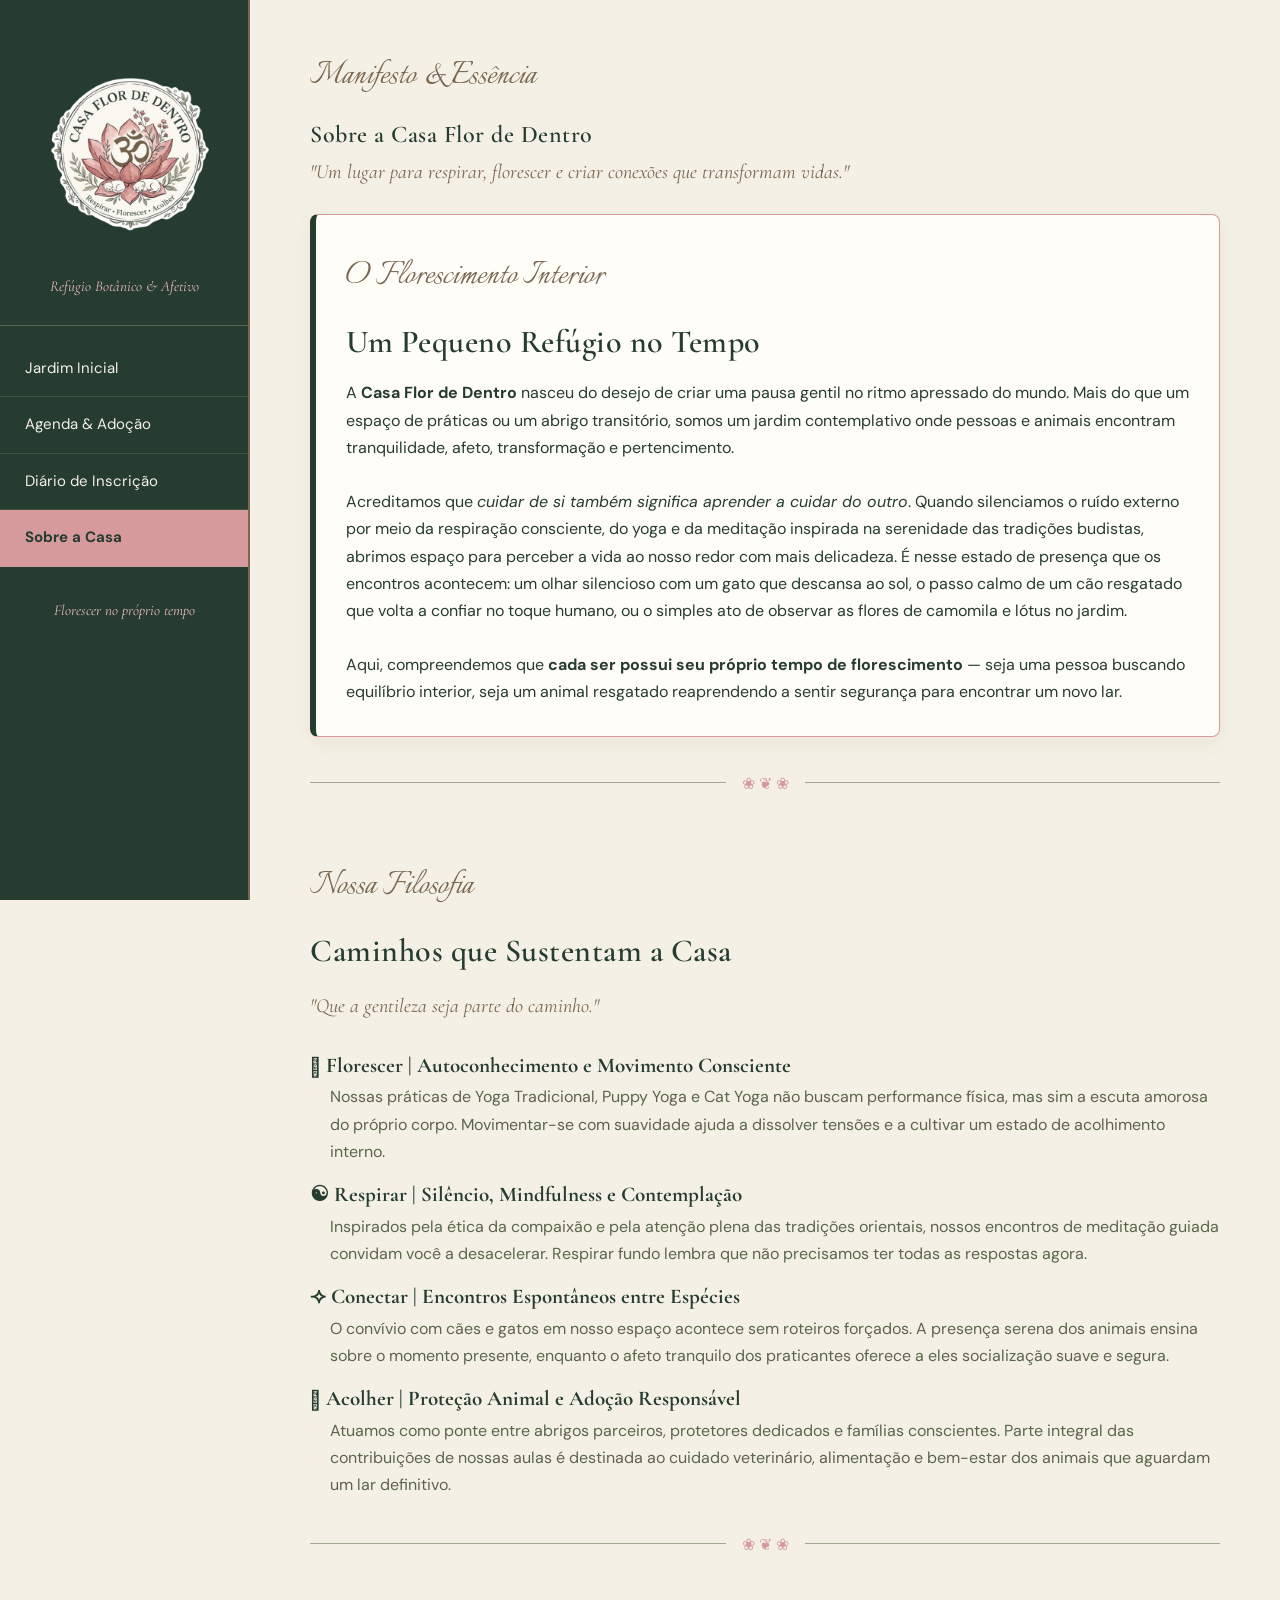
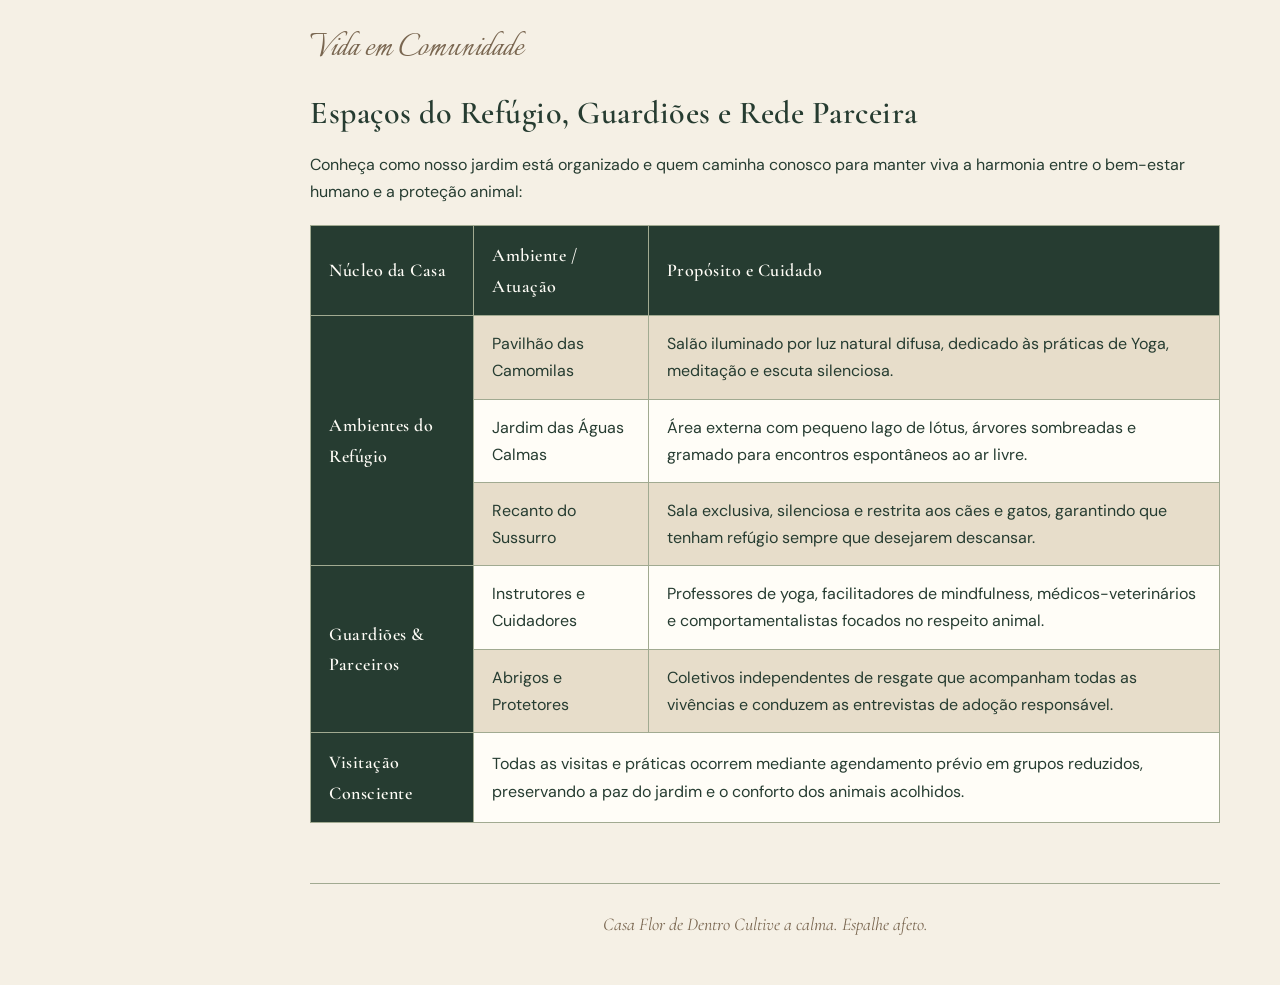
==== about.html @ 4d5b0215 "feat: add initial website structure and styles for Casa Flor de Dentro" ====
<!DOCTYPE html>
<html lang="pt-BR">
<head>
    <meta charset="UTF-8">
    <title>Casa Flor de Dentro</title>
    <link rel="icon" type="image/jpeg" href="imagens/om.png">
    <link rel="stylesheet" href="estilos/style.css">
</head>
<body>

    <nav class="menu-principal">
        <header>
            <img class="logo-menu" src="imagens/logo.png" alt="Logo Casa Flor de Dentro">
            <p>Refúgio Botânico &amp; Afetivo</p>
        </header>
        <a href="index.html">Jardim Inicial</a>
        <a href="form.html">Agenda &amp; Adoção</a>
        <a href="formAction.html">Diário de Inscrição</a>
        <a class="active" href="about.html">Sobre a Casa</a>
        <footer>
            <p>Florescer no próprio tempo</p>
        </footer>
    </nav>

    <main>
        <header class="secao-editorial">
            <span class="caligrafia">Manifesto &amp; Essência</span>
            <h2>Sobre a Casa Flor de Dentro</h2>
            <p class="frase-poetica">"Um lugar para respirar, florescer e criar conexões que transformam vidas."</p>
        </header>

        <section class="secao-editorial">
            <article class="diario-anotacao">
                <span class="caligrafia">O Florescimento Interior</span>
                <h3>Um Pequeno Refúgio no Tempo</h3>
                <p>A <strong>Casa Flor de Dentro</strong> nasceu do desejo de criar uma pausa gentil no ritmo apressado do mundo. Mais do que um espaço de práticas ou um abrigo transitório, somos um jardim contemplativo onde pessoas e animais encontram tranquilidade, afeto, transformação e pertencimento.</p>
                <br>
                <p>Acreditamos que <em>cuidar de si também significa aprender a cuidar do outro</em>. Quando silenciamos o ruído externo por meio da respiração consciente, do yoga e da meditação inspirada na serenidade das tradições budistas, abrimos espaço para perceber a vida ao nosso redor com mais delicadeza. É nesse estado de presença que os encontros acontecem: um olhar silencioso com um gato que descansa ao sol, o passo calmo de um cão resgatado que volta a confiar no toque humano, ou o simples ato de observar as flores de camomila e lótus no jardim.</p>
                <br>
                <p>Aqui, compreendemos que <strong>cada ser possui seu próprio tempo de florescimento</strong> — seja uma pessoa buscando equilíbrio interior, seja um animal resgatado reaprendendo a sentir segurança para encontrar um novo lar.</p>
            </article>
        </section>

        <hr class="divisor-botanico">

        <section class="secao-editorial">
            <span class="caligrafia">Nossa Filosofia</span>
            <h3>Caminhos que Sustentam a Casa</h3>
            <p class="frase-poetica">"Que a gentileza seja parte do caminho."</p>

            <dl class="lista-definicao">
                <dt>𖤓 Florescer | Autoconhecimento e Movimento Consciente</dt>
                <dd>Nossas práticas de Yoga Tradicional, Puppy Yoga e Cat Yoga não buscam performance física, mas sim a escuta amorosa do próprio corpo. Movimentar-se com suavidade ajuda a dissolver tensões e a cultivar um estado de acolhimento interno.</dd>

                <dt>☯ Respirar | Silêncio, Mindfulness e Contemplação</dt>
                <dd>Inspirados pela ética da compaixão e pela atenção plena das tradições orientais, nossos encontros de meditação guiada convidam você a desacelerar. Respirar fundo lembra que não precisamos ter todas as respostas agora.</dd>

                <dt>⟢ Conectar | Encontros Espontâneos entre Espécies</dt>
                <dd>O convívio com cães e gatos em nosso espaço acontece sem roteiros forçados. A presença serena dos animais ensina sobre o momento presente, enquanto o afeto tranquilo dos praticantes oferece a eles socialização suave e segura.</dd>

                <dt>𖤝 Acolher | Proteção Animal e Adoção Responsável</dt>
                <dd>Atuamos como ponte entre abrigos parceiros, protetores dedicados e famílias conscientes. Parte integral das contribuições de nossas aulas é destinada ao cuidado veterinário, alimentação e bem-estar dos animais que aguardam um lar definitivo.</dd>
            </dl>
        </section>

        <hr class="divisor-botanico">

        <section class="secao-editorial">
            <span class="caligrafia">Vida em Comunidade</span>
            <h3>Espaços do Refúgio, Guardiões e Rede Parceira</h3>
            <p>Conheça como nosso jardim está organizado e quem caminha conosco para manter viva a harmonia entre o bem-estar humano e a proteção animal:</p>

            <table class="tabela-editorial">
                <tr>
                    <th>Núcleo da Casa</th>
                    <th>Ambiente / Atuação</th>
                    <th>Propósito e Cuidado</th>
                </tr>
                <tr>
                    <th rowspan="3">Ambientes do Refúgio</th>
                    <td>Pavilhão das Camomilas</td>
                    <td>Salão iluminado por luz natural difusa, dedicado às práticas de Yoga, meditação e escuta silenciosa.</td>
                </tr>
                <tr>
                    <td>Jardim das Águas Calmas</td>
                    <td>Área externa com pequeno lago de lótus, árvores sombreadas e gramado para encontros espontâneos ao ar livre.</td>
                </tr>
                <tr>
                    <td>Recanto do Sussurro</td>
                    <td>Sala exclusiva, silenciosa e restrita aos cães e gatos, garantindo que tenham refúgio sempre que desejarem descansar.</td>
                </tr>
                <tr>
                    <th rowspan="2">Guardiões &amp; Parceiros</th>
                    <td>Instrutores e Cuidadores</td>
                    <td>Professores de yoga, facilitadores de mindfulness, médicos-veterinários e comportamentalistas focados no respeito animal.</td>
                </tr>
                <tr>
                    <td>Abrigos e Protetores</td>
                    <td>Coletivos independentes de resgate que acompanham todas as vivências e conduzem as entrevistas de adoção responsável.</td>
                </tr>
                <tr>
                    <th>Visitação Consciente</th>
                    <td colspan="2">Todas as visitas e práticas ocorrem mediante agendamento prévio em grupos reduzidos, preservando a paz do jardim e o conforto dos animais acolhidos.</td>
                </tr>
            </table>
        </section>

        <footer class="rodape-pagina">
            <p>Casa Flor de Dentro Cultive a calma. Espalhe afeto.</p>
        </footer>
    </main>

    <script src="script/script.js"></script>
</body>
</html>
---- estilos/style.css ----
@import url('https://fonts.googleapis.com/css2?family=Cormorant+Garamond:ital,wght@0,400;0,600;0,700;1,400&family=DM+Sans:wght@400;500;700&family=Italianno&display=swap');

* {
    margin: 0;
    padding: 0;
    box-sizing: border-box;
}

body {
    background-color: #F5F0E5; 
    color: #263C31; 
    font-family: 'DM Sans', Arial, Helvetica, sans-serif;
    line-height: 1.7;
}

h1, h2, h3, h4, th, legend {
    font-family: 'Cormorant Garamond', Georgia, serif;
    font-weight: 600;
    color: #263C31;
    letter-spacing: 0.5px;
}

.caligrafia {
    font-family: 'Italianno', Georgia, cursive;
    font-size: 38px;
    color: #796650; 
    font-weight: normal;
    display: block;
    margin-bottom: 5px;
}

img.logo-menu {
    width: 220px;
    height: 220px;
    object-fit: contain;
}

nav.menu-principal {
    width: 250px;
    background-color: #263C31; 
    position: fixed;
    height: 100%;
    overflow: auto;
    border-right: 2px solid #796650;
    padding-top: 30px;
    text-align: center;
}

nav.menu-principal header {
    padding: 10px 20px 25px 20px;
    border-bottom: 1px solid #59664B;
    margin-bottom: 15px;
}

nav.menu-principal h1 {
    color: #FFFDF7;
    font-size: 26px;
}

nav.menu-principal p {
    color: #E9B9BC; 
    font-family: 'Cormorant Garamond', Georgia, serif;
    font-style: italic;
    font-size: 15px;
    margin-top: 6px;
}

nav.menu-principal a {
    display: block;
    color: #F5F0E5;
    padding: 15px 25px;
    text-decoration: none;
    text-align: left;
    font-size: 15px;
    border-bottom: 1px solid rgba(161, 170, 145, 0.2);
    transition: background-color 0.5s ease, padding-left 0.5s ease;
}

nav.menu-principal a:hover:not(.active) {
    background-color: #59664B; 
    color: #FFFDF7;
    padding-left: 32px;
}

nav.menu-principal a.active {
    background-color: #D69A9D; 
    color: #263C31;
    font-weight: 700;
}

nav.menu-principal footer {
    padding: 25px 20px;
    color: #A1AA91; 
    font-size: 13px;
    font-style: italic;
}

main {
    margin-left: 250px;
    padding: 45px 60px;
    max-width: 1200px;
}

header.abertura-jardim {
    background-color: #E7DDCA; 
    border: 1px solid #A1AA91;
    padding: 45px;
    border-radius: 12px;
    text-align: center;
    margin-bottom: 45px;
    box-shadow: 0 8px 24px rgba(38, 60, 49, 0.06);
}

header.abertura-jardim h2 {
    font-size: 46px;
    margin-bottom: 8px;
}

header.abertura-jardim p.subtitulo {
    font-family: 'Cormorant Garamond', Georgia, serif;
    font-size: 22px;
    font-style: italic;
    color: #59664B;
    margin-bottom: 25px;
}

figure.moldura-analogica {
    background-color: #FFFDF7; 
    padding: 14px 14px 22px 14px;
    border: 1px solid #D69A9D;
    border-radius: 6px;
    max-width: 750px;
    margin: 0 auto 25px auto;
    box-shadow: 2px 4px 14px rgba(121, 102, 80, 0.12);
}

img.foto-analogica {
    width: 100%;
    height: 260px;
    object-fit: cover;
    border-radius: 4px;
    filter: sepia(18%) contrast(95%) saturate(85%) brightness(98%);
    background-color: #E7DDCA;
    display: block;
}

figcaption {
    font-family: 'Cormorant Garamond', Georgia, serif;
    font-style: italic;
    color: #796650;
    margin-top: 10px;
    font-size: 16px;
}

hr.divisor-botanico {
    border: none;
    border-top: 1px solid #A1AA91;
    margin: 45px 0;
    text-align: center;
    overflow: visible;
}

hr.divisor-botanico::after {
    content: "❀ ❦ ❀";
    background-color: #F5F0E5;
    color: #D69A9D;
    padding: 0 16px;
    position: relative;
    top: -13px;
    font-size: 16px;
}

section.secao-editorial {
    margin-bottom: 45px;
}

section.secao-editorial h3 {
    font-size: 32px;
    margin-bottom: 10px;
}

p.frase-poetica {
    font-family: 'Cormorant Garamond', Georgia, serif;
    font-size: 20px;
    font-style: italic;
    color: #796650;
    margin-bottom: 25px;
}

section.grade-quatro {
    display: grid;
    grid-template-columns: repeat(4, 1fr);
    gap: 18px;
    margin-top: 20px;
}

section.grade-tres {
    display: grid;
    grid-template-columns: repeat(3, 1fr);
    gap: 25px;
    margin-top: 20px;
}

article.cartao-pilar {
    background-color: #FFFDF7;
    border: 1px solid #E7DDCA;
    border-top: 4px solid #59664B;
    padding: 22px;
    border-radius: 8px;
    text-align: center;
}

article.cartao-fotografia {
    background-color: #FFFDF7;
    border: 1px solid #E7DDCA;
    padding: 16px 16px 24px 16px;
    border-radius: 8px;
    box-shadow: 2px 5px 15px rgba(121, 102, 80, 0.1);
    text-align: center;
    transition: transform 0.5s ease;
}

article.cartao-fotografia:hover {
    transform: translateY(-4px);
}

article.cartao-fotografia h4 {
    font-size: 24px;
    margin: 12px 0 6px 0;
}

article.cartao-fotografia p {
    font-size: 14px;
    color: #59664B;
    margin-bottom: 15px;
}

span.etiqueta-botanica {
    display: inline-block;
    background-color: #E9B9BC;
    color: #263C31;
    font-size: 12px;
    padding: 4px 12px;
    border-radius: 15px;
    margin-bottom: 10px;
    margin-top: 15px;
    font-weight: 500;
}

article.diario-anotacao {
    background-color: #FFFDF7;
    border: 1px solid #D69A9D;
    border-left: 6px solid #263C31;
    padding: 30px;
    border-radius: 8px;
    box-shadow: 0 6px 18px rgba(121, 102, 80, 0.08);
}

ul.lista-botanica {
    list-style-type: circle;
    margin-left: 25px;
    color: #263C31;
}

ul.lista-botanica li {
    margin-bottom: 8px;
}

dl.lista-definicao dt {
    font-family: 'Cormorant Garamond', Georgia, serif;
    font-size: 21px;
    font-weight: 700;
    color: #263C31;
    margin-top: 12px;
}

dl.lista-definicao dd {
    margin-left: 20px;
    color: #59664B;
    margin-bottom: 10px;
}

.btn-editorial, input[type=submit], input[type=reset] {
    background-color: #263C31;
    color: #FFFDF7;
    padding: 11px 24px;
    border: 1px solid #263C31;
    border-radius: 25px;
    cursor: pointer;
    font-family: 'DM Sans', Arial, sans-serif;
    font-size: 14px;
    letter-spacing: 0.5px;
    text-decoration: none;
    display: inline-block;
    transition: background-color 0.5s ease, color 0.5s ease;
}

.btn-editorial:hover, input[type=submit]:hover {
    background-color: #D69A9D;
    color: #263C31;
    border-color: #D69A9D;
}

input[type=reset] {
    background-color: #E7DDCA;
    color: #796650;
    border-color: #A1AA91;
    margin-left: 10px;
}

input[type=reset]:hover {
    background-color: #A1AA91;
    color: #FFFDF7;
}

aside.modal {
    display: none;
    position: fixed;
    top: 0;
    left: 0;
    width: 100%;
    height: 100%;
    background-color: rgba(38, 60, 49, 0.65);
}

section.modal-content {
    background-color: #FFFDF7;
    margin: 8% auto;
    padding: 40px;
    width: 55%;
    max-width: 600px;
    border: 2px solid #D69A9D;
    border-radius: 12px;
    text-align: center;
    box-shadow: 0 15px 35px rgba(0, 0, 0, 0.2);
}

section.modal-content h3 {
    font-size: 32px;
    margin-bottom: 12px;
}

section.modal-content p {
    margin-bottom: 18px;
    color: #59664B;
}

table.tabela-editorial {
    width: 100%;
    border-collapse: collapse;
    background-color: #FFFDF7;
    margin: 20px 0 35px 0;
}

table.tabela-editorial th, table.tabela-editorial td {
    border: 1px solid #A1AA91;
    padding: 14px 18px;
    text-align: left;
}

table.tabela-editorial th {
    background-color: #263C31;
    color: #FFFDF7;
    font-size: 18px;
}

table.tabela-editorial tr:nth-child(even) {
    background-color: #E7DDCA;
}

table.tabela-editorial tr:hover {
    background-color: #E9B9BC;
}

form.formulario-floral {
    background-color: #FFFDF7;
    padding: 35px;
    border: 1px solid #A1AA91;
    border-radius: 12px;
    box-shadow: 0 10px 25px rgba(121, 102, 80, 0.08);
}

fieldset {
    border: 1px solid #D69A9D;
    padding: 25px;
    border-radius: 8px;
    margin-bottom: 25px;
}

legend {
    padding: 0 12px;
    font-size: 22px;
    color: #796650;
}

p.campo {
    margin-bottom: 18px;
}

label {
    display: block;
    font-weight: 500;
    margin-bottom: 6px;
    color: #263C31;
}

label.opcao-inline {
    display: inline-block;
    margin-right: 20px;
    font-weight: normal;
    cursor: pointer;
}

input[type=text], input[type=email], input[type=tel], input[type=date], select {
    width: 100%;
    padding: 12px 15px;
    background-color: #F5F0E5;
    border: 1px solid #A1AA91;
    border-bottom: 2px solid #796650;
    border-radius: 6px;
    font-family: 'DM Sans', Arial, sans-serif;
    color: #263C31;
}

footer.rodape-pagina {
    margin-top: 60px;
    padding-top: 25px;
    border-top: 1px solid #A1AA91;
    text-align: center;
    color: #796650;
    font-family: 'Cormorant Garamond', Georgia, serif;
    font-style: italic;
    font-size: 18px;
}
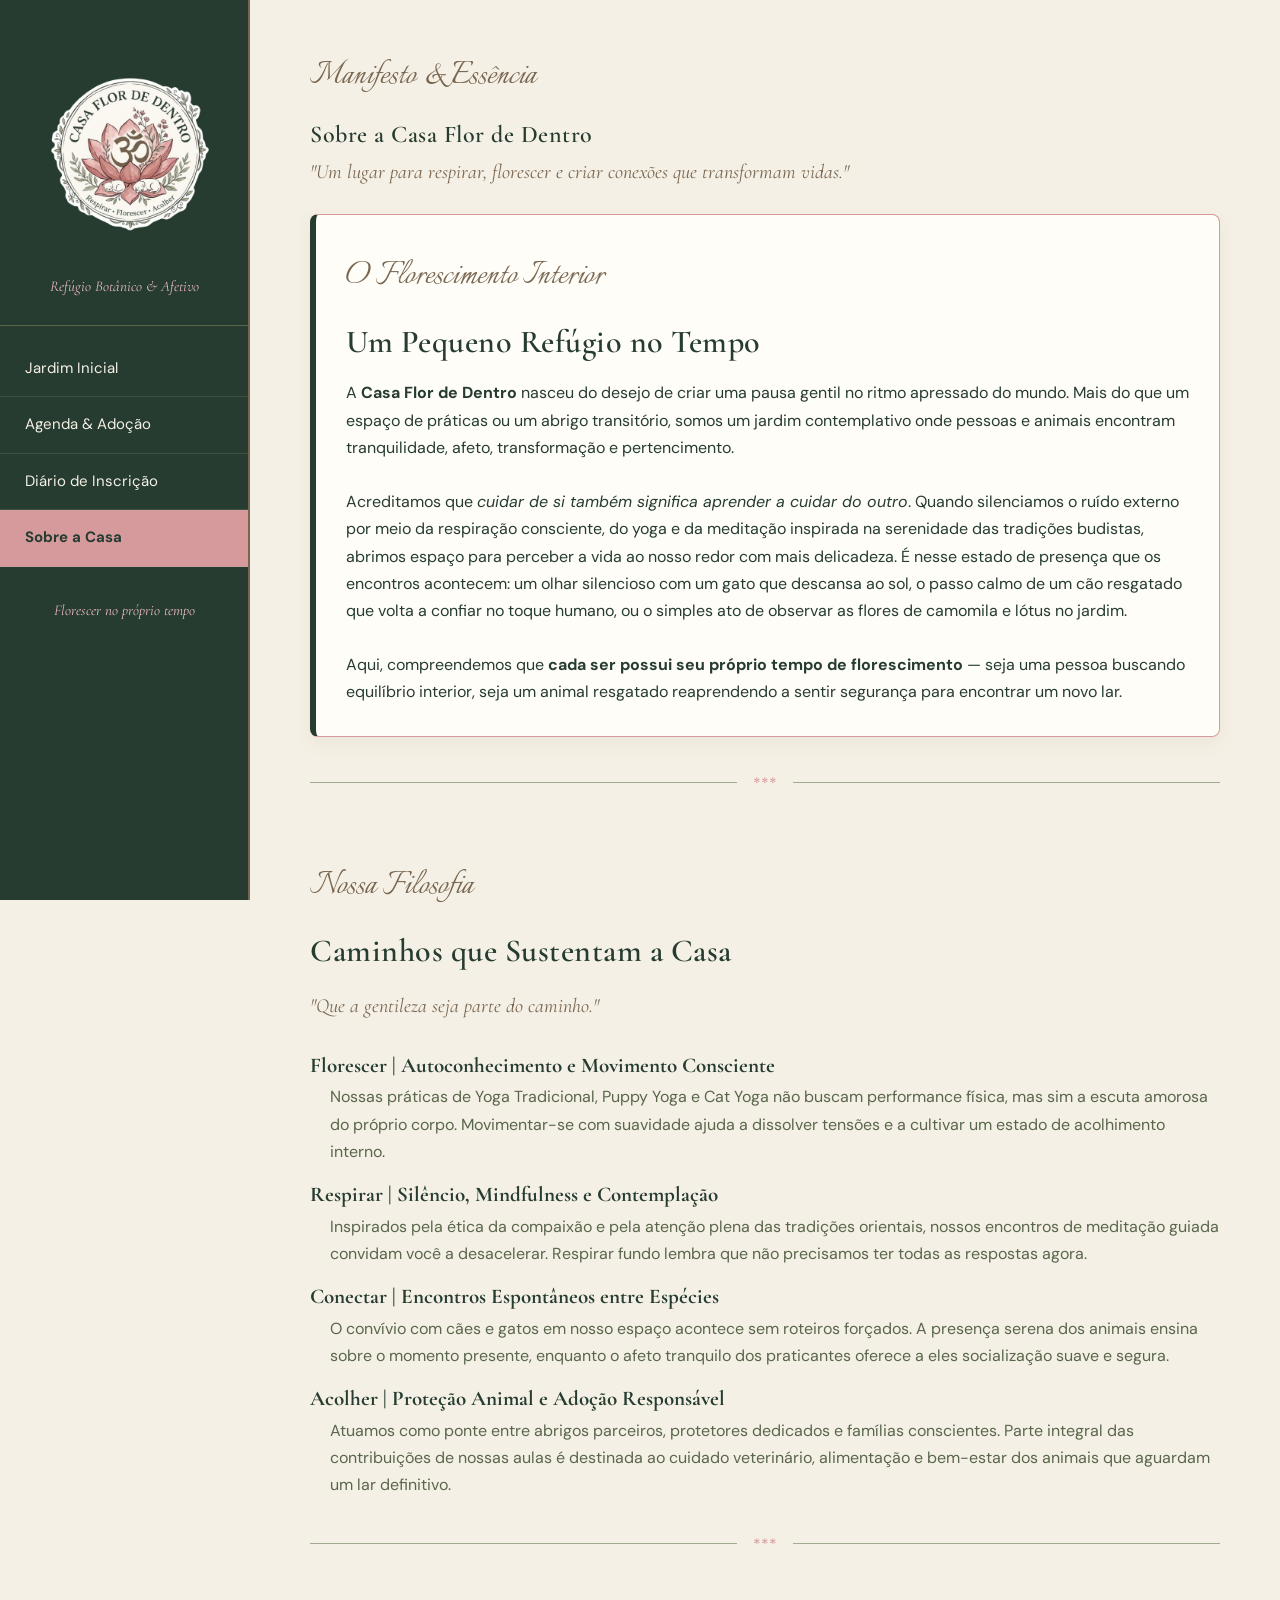
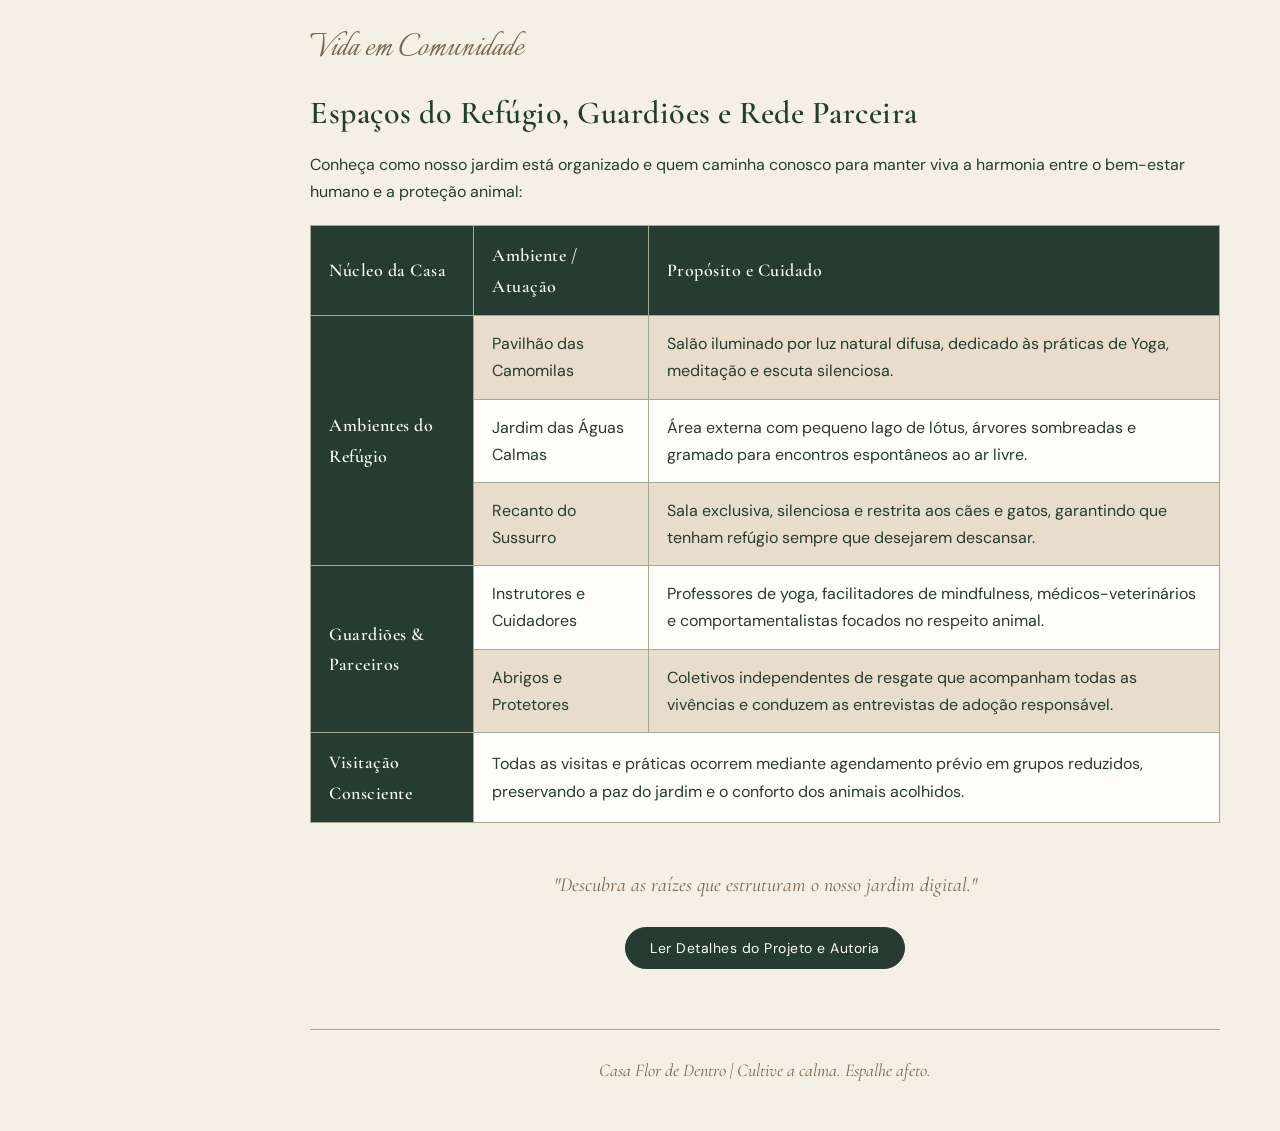
==== commit 1080f61f: "fix: update icon format and improve footer consistency across HTML files; enhance modal styles and f" ====
--- a/about.html
+++ b/about.html
@@ -3,7 +3,7 @@
 <head>
     <meta charset="UTF-8">
     <title>Casa Flor de Dentro</title>
-    <link rel="icon" type="image/jpeg" href="imagens/om.png">
+    <link rel="icon" type="image/png" href="imagens/om.png">
     <link rel="stylesheet" href="estilos/style.css">
 </head>
 <body>
@@ -49,16 +49,16 @@
             <p class="frase-poetica">"Que a gentileza seja parte do caminho."</p>
 
             <dl class="lista-definicao">
-                <dt>𖤓 Florescer | Autoconhecimento e Movimento Consciente</dt>
+                <dt>Florescer | Autoconhecimento e Movimento Consciente</dt>
                 <dd>Nossas práticas de Yoga Tradicional, Puppy Yoga e Cat Yoga não buscam performance física, mas sim a escuta amorosa do próprio corpo. Movimentar-se com suavidade ajuda a dissolver tensões e a cultivar um estado de acolhimento interno.</dd>
 
-                <dt>☯ Respirar | Silêncio, Mindfulness e Contemplação</dt>
+                <dt>Respirar | Silêncio, Mindfulness e Contemplação</dt>
                 <dd>Inspirados pela ética da compaixão e pela atenção plena das tradições orientais, nossos encontros de meditação guiada convidam você a desacelerar. Respirar fundo lembra que não precisamos ter todas as respostas agora.</dd>
 
-                <dt>⟢ Conectar | Encontros Espontâneos entre Espécies</dt>
+                <dt>Conectar | Encontros Espontâneos entre Espécies</dt>
                 <dd>O convívio com cães e gatos em nosso espaço acontece sem roteiros forçados. A presença serena dos animais ensina sobre o momento presente, enquanto o afeto tranquilo dos praticantes oferece a eles socialização suave e segura.</dd>
 
-                <dt>𖤝 Acolher | Proteção Animal e Adoção Responsável</dt>
+                <dt>Acolher | Proteção Animal e Adoção Responsável</dt>
                 <dd>Atuamos como ponte entre abrigos parceiros, protetores dedicados e famílias conscientes. Parte integral das contribuições de nossas aulas é destinada ao cuidado veterinário, alimentação e bem-estar dos animais que aguardam um lar definitivo.</dd>
             </dl>
         </section>
@@ -105,10 +105,48 @@
             </table>
         </section>
 
+        <section class="secao-editorial centralizado">
+            <p class="frase-poetica">"Descubra as raízes que estruturam o nosso jardim digital."</p>
+            <button type="button" class="btn-editorial" onclick="document.getElementById('modalAutoria').style.display='block'">Ler Detalhes do Projeto e Autoria</button>
+        </section>
+
         <footer class="rodape-pagina">
-            <p>Casa Flor de Dentro Cultive a calma. Espalhe afeto.</p>
+            <p>Casa Flor de Dentro | Cultive a calma. Espalhe afeto.</p>
         </footer>
     </main>
+
+    <aside id="modalAutoria" class="modal">
+        <section class="modal-content modal-leitura">
+            <span class="fechar-x" onclick="document.getElementById('modalAutoria').style.display='none'" title="Fechar Modal">&times;</span>
+
+            <span class="caligrafia centralizado">Ficha Técnica do Jardim</span>
+            <h3 class="centralizado">Apresentação do Projeto Front-End</h3>
+            
+            <article>
+                <p>O projeto <strong>Casa Flor de Dentro</strong> foi desenvolvido como uma avaliação prática focada exclusivamente no desenvolvimento web client-side (front-end). Toda a interface e identidade visual foram concebidas aplicando estritamente HTML, CSS e JavaScript puros, sem dependência de frameworks externos.</p>
+                
+                <hr class="linha-tracejada">
+                
+                <h4>Evidências do Tratamento dos Elementos</h4>
+                
+                <dl class="lista-definicao">
+                    <dt>Estruturação em HTML5 (Unidade 1)</dt>
+                    <dd>Uso de tags semânticas (<code>&lt;nav&gt;</code>, <code>&lt;main&gt;</code>, <code>&lt;header&gt;</code>, <code>&lt;section&gt;</code>, <code>&lt;article&gt;</code> e <code>&lt;aside&gt;</code>), tabelas com <code>rowspan</code> e <code>colspan</code>, listas de definição (<code>&lt;dl&gt;</code>), formulários e referências por caminhos relativos para total portabilidade.</dd>
+
+                    <dt>Estilização com CSS3 (Unidade 2)</dt>
+                    <dd>Regras de estilo isoladas em arquivo externo (<code>estilos/style.css</code>) vinculado via tag <code>&lt;link&gt;</code> no <code>&lt;head&gt;</code>. Aplicação do Box Model, layout em Grid, pseudoclasses (<code>:hover</code>, <code>:nth-child</code>) e paleta orgânica <em>Poetic Vintage Botanical</em>.</dd>
+
+                    <dt>Interatividade em JavaScript (Unidades 3 e 4)</dt>
+                    <dd>Programação cliente em arquivo externo (<code>script/script.js</code>) utilizando <code>let</code> e <code>const</code>, eventos registrados com <code>addEventListener</code> após o <code>DOMContentLoaded</code>, validação e máscara de telefone com Expressões Regulares (Regex), controle de janelas modais e leitura de parâmetros enviados via método <code>GET</code>.</dd>
+                </dl>
+                
+                <hr class="linha-tracejada">
+                <p><strong>Autor(a):</strong> Maria Luiza Benevides Cunha</p>
+                <p><strong>Avaliação:</strong> Atividade Somativa 1 — Fundamentos de Programação Web</p>
+            </article>
+            
+        </section>
+    </aside>
 
     <script src="script/script.js"></script>
 </body>
--- a/estilos/style.css
+++ b/estilos/style.css
@@ -161,7 +161,7 @@
 }
 
 hr.divisor-botanico::after {
-    content: "❀ ❦ ❀";
+    content: "***";
     background-color: #F5F0E5;
     color: #D69A9D;
     padding: 0 16px;
@@ -321,18 +321,52 @@
     width: 100%;
     height: 100%;
     background-color: rgba(38, 60, 49, 0.65);
+    overflow-y: auto;
+    z-index: 1000;
 }
 
 section.modal-content {
     background-color: #FFFDF7;
-    margin: 8% auto;
-    padding: 40px;
-    width: 55%;
-    max-width: 600px;
+    margin: 4% auto;
+    padding: 35px 40px;
+    width: 65%;
+    max-width: 680px;
+    max-height: 85vh; 
+    overflow-y: auto; 
     border: 2px solid #D69A9D;
     border-radius: 12px;
     text-align: center;
-    box-shadow: 0 15px 35px rgba(0, 0, 0, 0.2);
+    position: relative;
+    box-shadow: 0 15px 35px rgba(0, 0, 0, 0.25);
+}
+
+section.modal-content.modal-leitura {
+    text-align: left;
+}
+
+span.fechar-x {
+    position: absolute;
+    top: 15px;
+    right: 22px;
+    font-size: 32px;
+    font-weight: bold;
+    color: #796650;
+    cursor: pointer;
+    line-height: 1;
+}
+
+span.fechar-x:hover {
+    color: #263C31;
+}
+
+.centralizado {
+    text-align: center;
+}
+
+hr.linha-tracejada {
+    border: none;
+    border-top: 1px dashed #A1AA91;
+    margin: 18px 0;
 }
 
 section.modal-content h3 {
